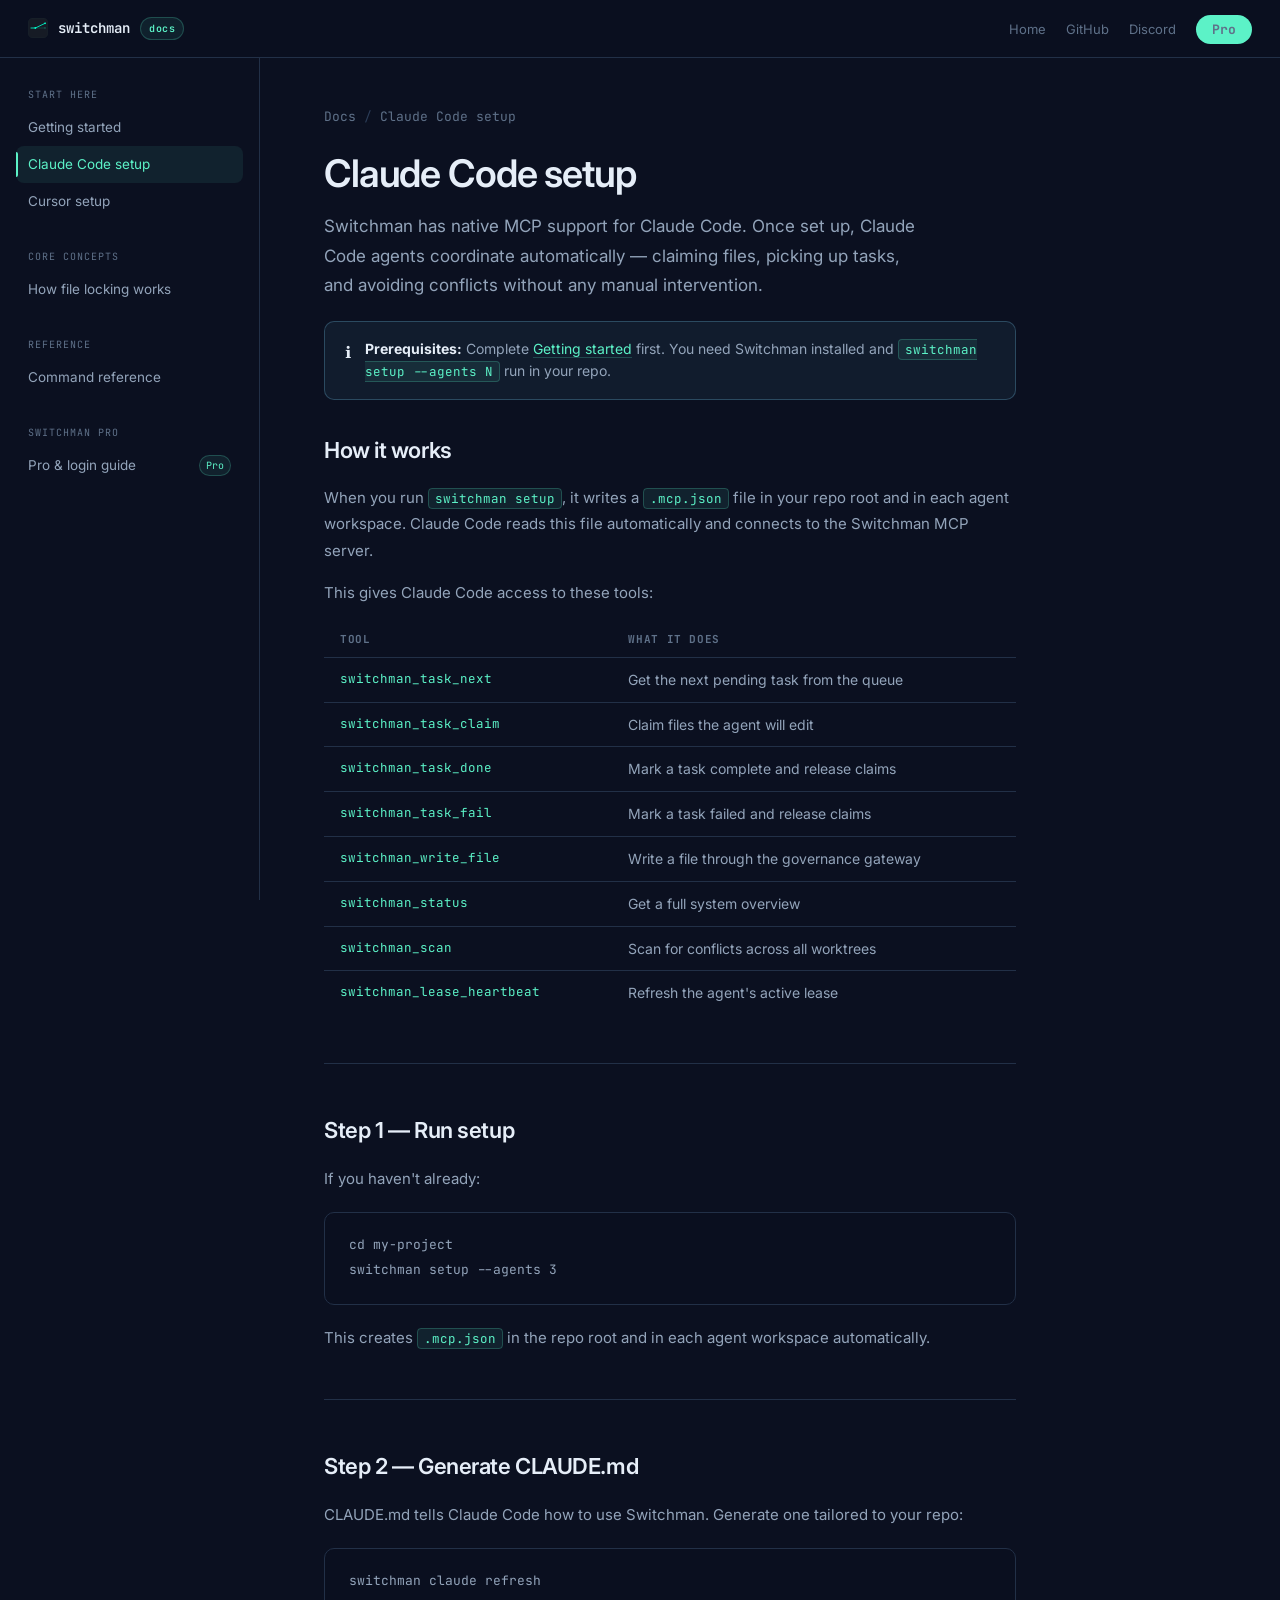
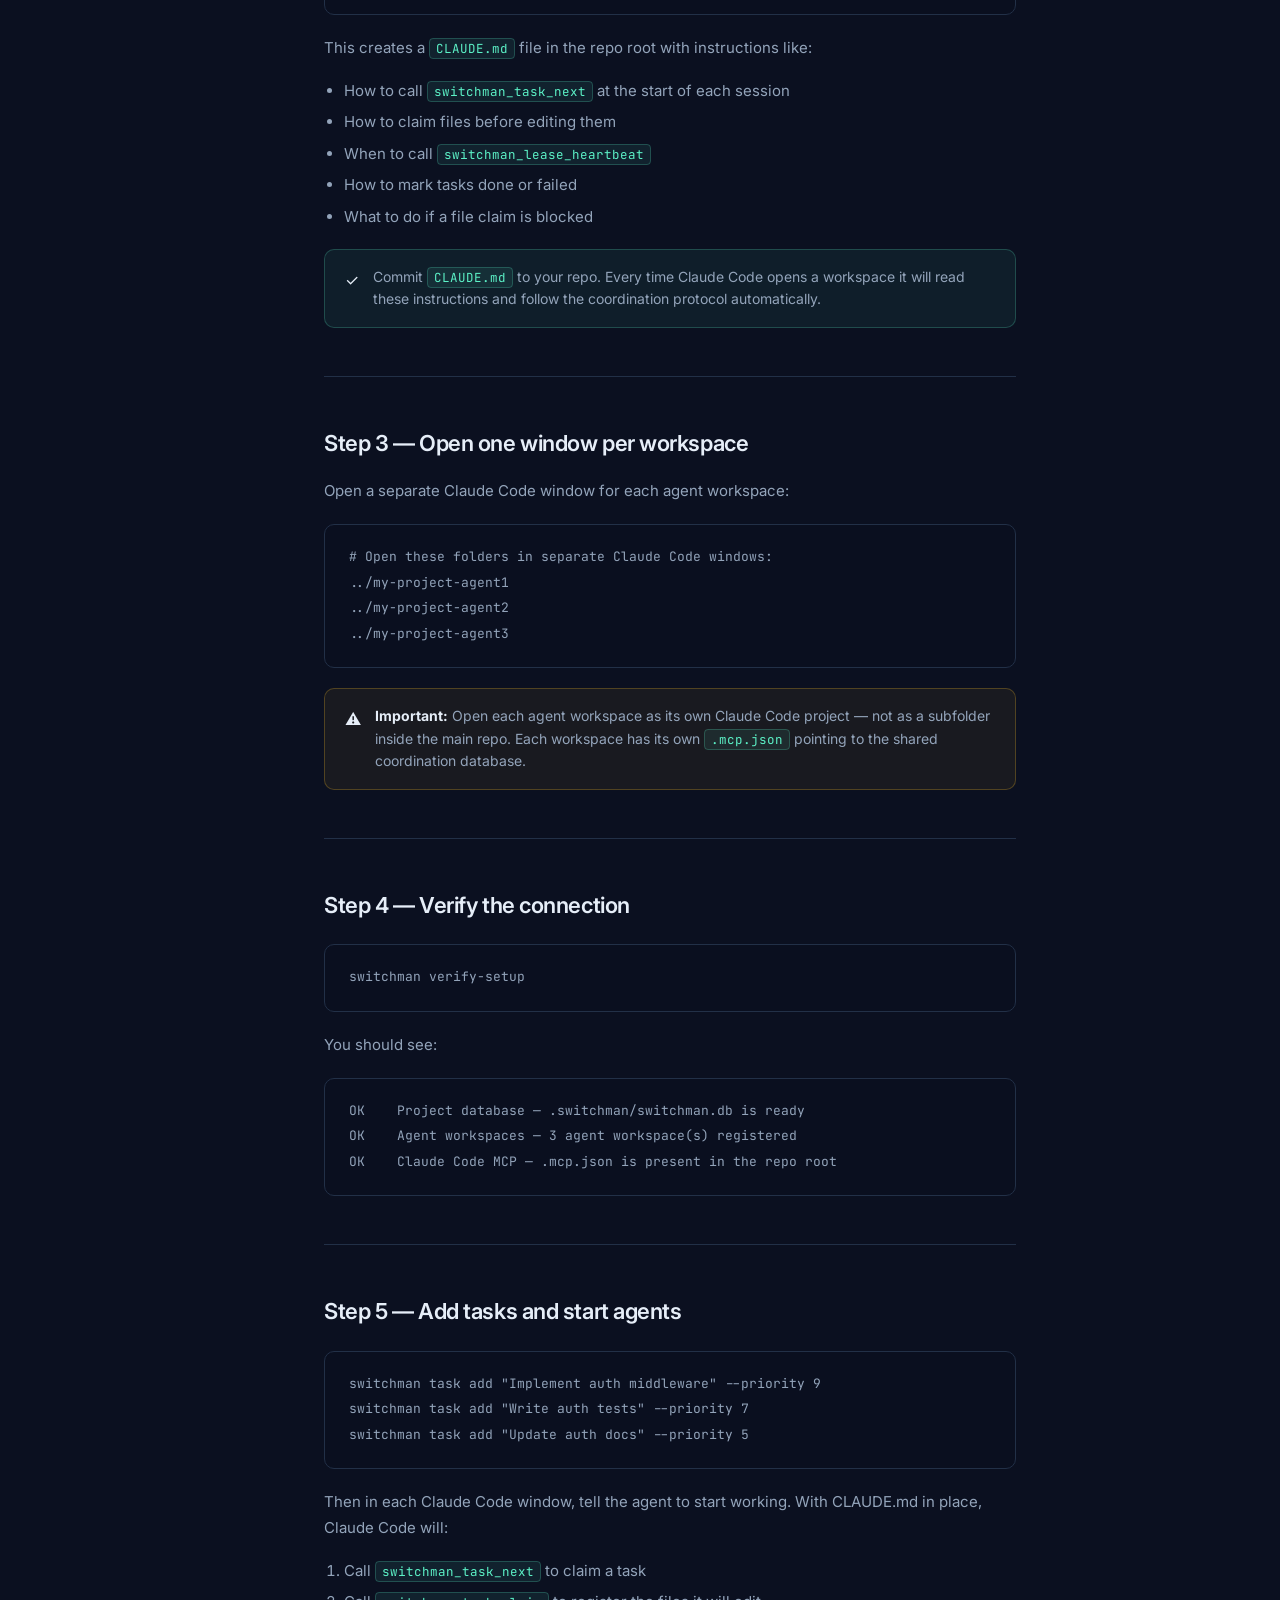
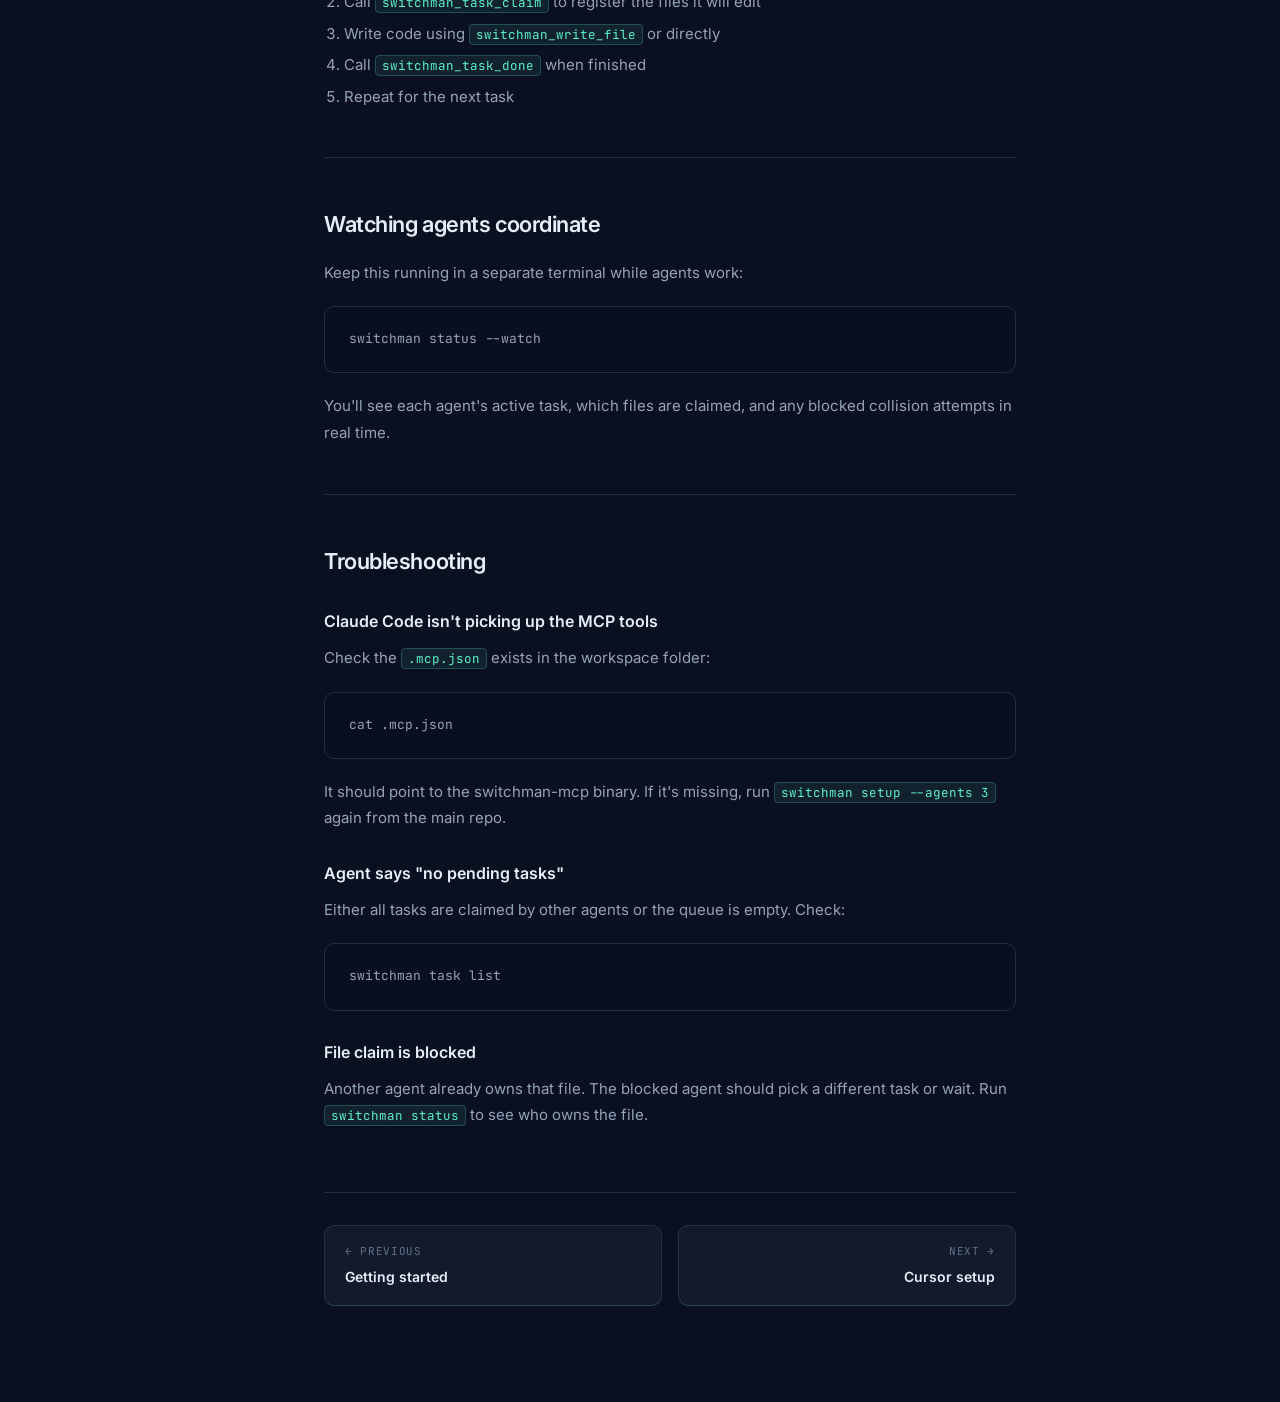
==== claude-code/index.html @ cbfe944f "Initial docs site" ====
<!DOCTYPE html>
<html lang="en">
<head>
  <meta charset="UTF-8">
  <meta name="viewport" content="width=device-width, initial-scale=1.0">
  <title>Claude Code Setup — Switchman Docs</title>
  <meta name="description" content="Set up Switchman with Claude Code. Configure MCP, generate CLAUDE.md, and run multiple Claude Code agents on one codebase without conflicts.">
  <link rel="canonical" href="https://docs.switchman.dev/claude-code/">
  <link rel="icon" type="image/svg+xml" href="/switchman-logo.svg">
  <link rel="preconnect" href="https://fonts.googleapis.com">
  <link rel="preconnect" href="https://fonts.gstatic.com" crossorigin>
  <link href="https://fonts.googleapis.com/css2?family=JetBrains+Mono:wght@300;400;500;600&family=Inter:wght@300;400;500;600&display=swap" rel="stylesheet">
  <link rel="stylesheet" href="../docs.css">
</head>
<body>
<div class="docs-layout">

  <nav class="top-nav">
    <a href="https://switchman.dev" class="nav-logo">
      <img src="/switchman-logo.svg" width="20" height="20" alt="Switchman">
      switchman
      <span class="nav-logo-badge">docs</span>
    </a>
    <ul class="nav-links">
      <li><a href="https://switchman.dev">Home</a></li>
      <li><a href="https://github.com/switchman-dev/switchman">GitHub</a></li>
      <li><a href="https://discord.gg/pnT8BEC4D">Discord</a></li>
      <li><a href="https://switchman.dev/pro" class="nav-install">Pro</a></li>
    </ul>
  </nav>

  <aside class="sidebar">
    <div class="sidebar-section">
      <span class="sidebar-label">Start here</span>
      <ul class="sidebar-nav">
        <li><a href="/getting-started/">Getting started</a></li>
        <li><a href="/claude-code/" class="active">Claude Code setup</a></li>
        <li><a href="/cursor/">Cursor setup</a></li>
      </ul>
    </div>
    <div class="sidebar-section">
      <span class="sidebar-label">Core concepts</span>
      <ul class="sidebar-nav">
        <li><a href="/file-locking/">How file locking works</a></li>
      </ul>
    </div>
    <div class="sidebar-section">
      <span class="sidebar-label">Reference</span>
      <ul class="sidebar-nav">
        <li><a href="/command-reference/">Command reference</a></li>
      </ul>
    </div>
    <div class="sidebar-section">
      <span class="sidebar-label">Switchman Pro</span>
      <ul class="sidebar-nav">
        <li><a href="/pro/">Pro &amp; login guide <span class="badge">Pro</span></a></li>
      </ul>
    </div>
  </aside>

  <main class="doc-content">
    <div class="breadcrumb">
      <a href="/">Docs</a>
      <span class="breadcrumb-sep">/</span>
      <span>Claude Code setup</span>
    </div>

    <h1>Claude Code setup</h1>
    <p class="doc-lead">Switchman has native MCP support for Claude Code. Once set up, Claude Code agents coordinate automatically — claiming files, picking up tasks, and avoiding conflicts without any manual intervention.</p>

    <div class="callout callout-info">
      <span class="callout-icon">ℹ</span>
      <div class="callout-body"><strong>Prerequisites:</strong> Complete <a href="/getting-started/">Getting started</a> first. You need Switchman installed and <code>switchman setup --agents N</code> run in your repo.</div>
    </div>

    <h2>How it works</h2>
    <p>When you run <code>switchman setup</code>, it writes a <code>.mcp.json</code> file in your repo root and in each agent workspace. Claude Code reads this file automatically and connects to the Switchman MCP server.</p>
    <p>This gives Claude Code access to these tools:</p>

    <table class="cmd-table">
      <thead><tr><th>Tool</th><th>What it does</th></tr></thead>
      <tbody>
        <tr><td>switchman_task_next</td><td>Get the next pending task from the queue</td></tr>
        <tr><td>switchman_task_claim</td><td>Claim files the agent will edit</td></tr>
        <tr><td>switchman_task_done</td><td>Mark a task complete and release claims</td></tr>
        <tr><td>switchman_task_fail</td><td>Mark a task failed and release claims</td></tr>
        <tr><td>switchman_write_file</td><td>Write a file through the governance gateway</td></tr>
        <tr><td>switchman_status</td><td>Get a full system overview</td></tr>
        <tr><td>switchman_scan</td><td>Scan for conflicts across all worktrees</td></tr>
        <tr><td>switchman_lease_heartbeat</td><td>Refresh the agent's active lease</td></tr>
      </tbody>
    </table>

    <h2>Step 1 — Run setup</h2>
    <p>If you haven't already:</p>
    <pre><code>cd my-project
switchman setup --agents 3</code></pre>

    <p>This creates <code>.mcp.json</code> in the repo root and in each agent workspace automatically.</p>

    <h2>Step 2 — Generate CLAUDE.md</h2>
    <p>CLAUDE.md tells Claude Code how to use Switchman. Generate one tailored to your repo:</p>
    <pre><code>switchman claude refresh</code></pre>

    <p>This creates a <code>CLAUDE.md</code> file in the repo root with instructions like:</p>
    <ul>
      <li>How to call <code>switchman_task_next</code> at the start of each session</li>
      <li>How to claim files before editing them</li>
      <li>When to call <code>switchman_lease_heartbeat</code></li>
      <li>How to mark tasks done or failed</li>
      <li>What to do if a file claim is blocked</li>
    </ul>

    <div class="callout callout-tip">
      <span class="callout-icon">✓</span>
      <div class="callout-body">Commit <code>CLAUDE.md</code> to your repo. Every time Claude Code opens a workspace it will read these instructions and follow the coordination protocol automatically.</div>
    </div>

    <h2>Step 3 — Open one window per workspace</h2>
    <p>Open a separate Claude Code window for each agent workspace:</p>
    <pre><code># Open these folders in separate Claude Code windows:
../my-project-agent1
../my-project-agent2
../my-project-agent3</code></pre>

    <div class="callout callout-warn">
      <span class="callout-icon">⚠</span>
      <div class="callout-body"><strong>Important:</strong> Open each agent workspace as its own Claude Code project — not as a subfolder inside the main repo. Each workspace has its own <code>.mcp.json</code> pointing to the shared coordination database.</div>
    </div>

    <h2>Step 4 — Verify the connection</h2>
    <pre><code>switchman verify-setup</code></pre>

    <p>You should see:</p>
    <pre><code>OK    Project database — .switchman/switchman.db is ready
OK    Agent workspaces — 3 agent workspace(s) registered
OK    Claude Code MCP — .mcp.json is present in the repo root</code></pre>

    <h2>Step 5 — Add tasks and start agents</h2>
    <pre><code>switchman task add "Implement auth middleware" --priority 9
switchman task add "Write auth tests" --priority 7
switchman task add "Update auth docs" --priority 5</code></pre>

    <p>Then in each Claude Code window, tell the agent to start working. With CLAUDE.md in place, Claude Code will:</p>
    <ol>
      <li>Call <code>switchman_task_next</code> to claim a task</li>
      <li>Call <code>switchman_task_claim</code> to register the files it will edit</li>
      <li>Write code using <code>switchman_write_file</code> or directly</li>
      <li>Call <code>switchman_task_done</code> when finished</li>
      <li>Repeat for the next task</li>
    </ol>

    <h2>Watching agents coordinate</h2>
    <p>Keep this running in a separate terminal while agents work:</p>
    <pre><code>switchman status --watch</code></pre>

    <p>You'll see each agent's active task, which files are claimed, and any blocked collision attempts in real time.</p>

    <h2>Troubleshooting</h2>

    <h3>Claude Code isn't picking up the MCP tools</h3>
    <p>Check the <code>.mcp.json</code> exists in the workspace folder:</p>
    <pre><code>cat .mcp.json</code></pre>
    <p>It should point to the switchman-mcp binary. If it's missing, run <code>switchman setup --agents 3</code> again from the main repo.</p>

    <h3>Agent says "no pending tasks"</h3>
    <p>Either all tasks are claimed by other agents or the queue is empty. Check:</p>
    <pre><code>switchman task list</code></pre>

    <h3>File claim is blocked</h3>
    <p>Another agent already owns that file. The blocked agent should pick a different task or wait. Run <code>switchman status</code> to see who owns the file.</p>

    <nav class="page-nav">
      <a href="/getting-started/" class="page-nav-card">
        <div class="page-nav-label">← Previous</div>
        <div class="page-nav-title">Getting started</div>
      </a>
      <a href="/cursor/" class="page-nav-card next">
        <div class="page-nav-label">Next →</div>
        <div class="page-nav-title">Cursor setup</div>
      </a>
    </nav>
  </main>

</div>
</body>
</html>
---- docs.css ----
/* switchman docs — shared styles */
*, *::before, *::after { box-sizing: border-box; margin: 0; padding: 0; }

:root {
  --bg:           #0b1020;
  --bg-card:      #121a2b;
  --bg-raised:    #182235;
  --border:       #223047;
  --border-2:     #2c3d58;
  --text:         #e6eef8;
  --text-2:       #93a4ba;
  --text-3:       #5f7189;
  --accent:       #5CF2C7;
  --accent-hover: #7EF7D3;
  --accent-dim:   rgba(92,242,199,0.08);
  --accent-border:rgba(92,242,199,0.22);
  --green:        #4ade80;
  --amber:        #fbbf24;
  --blue:         #7dd3fc;
  --red:          #f87171;
  --mono: 'JetBrains Mono','Fira Code',monospace;
  --sans: 'Inter',system-ui,sans-serif;
  --sidebar-w: 260px;
}

html { scroll-behavior: smooth; }

body {
  background: var(--bg);
  color: var(--text);
  font-family: var(--sans);
  font-size: 15px;
  line-height: 1.7;
  -webkit-font-smoothing: antialiased;
  overflow-x: hidden;
}

/* ── LAYOUT ── */
.docs-layout {
  display: grid;
  grid-template-columns: var(--sidebar-w) 1fr;
  grid-template-rows: 58px 1fr;
  min-height: 100vh;
}

/* ── TOP NAV ── */
.top-nav {
  grid-column: 1 / -1;
  height: 58px;
  display: flex;
  align-items: center;
  justify-content: space-between;
  padding: 0 28px;
  background: rgba(11,16,32,0.8);
  border-bottom: 1px solid var(--border);
  backdrop-filter: blur(20px);
  position: sticky;
  top: 0;
  z-index: 100;
}

.nav-logo {
  font-family: var(--mono);
  font-size: 14px;
  font-weight: 600;
  color: var(--text);
  text-decoration: none;
  display: flex;
  align-items: center;
  gap: 10px;
}

.nav-logo-badge {
  font-size: 10px;
  background: var(--accent-dim);
  border: 1px solid var(--accent-border);
  color: var(--accent);
  padding: 2px 8px;
  border-radius: 99px;
  font-family: var(--mono);
  letter-spacing: 0.06em;
}

.nav-links {
  display: flex;
  align-items: center;
  gap: 20px;
  list-style: none;
}

.nav-links a {
  color: var(--text-3);
  text-decoration: none;
  font-size: 13px;
  transition: color 0.15s;
}

.nav-links a:hover { color: var(--text-2); }

.nav-install {
  background: var(--accent);
  color: #061016;
  font-family: var(--mono);
  font-size: 12px;
  font-weight: 700;
  padding: 6px 16px;
  border-radius: 99px;
  text-decoration: none;
  transition: background 0.15s;
}
.nav-install:hover { background: var(--accent-hover); }

/* ── SIDEBAR ── */
.sidebar {
  border-right: 1px solid var(--border);
  padding: 28px 0;
  position: sticky;
  top: 58px;
  height: calc(100vh - 58px);
  overflow-y: auto;
  background: var(--bg);
}

.sidebar::-webkit-scrollbar { width: 4px; }
.sidebar::-webkit-scrollbar-thumb { background: var(--border-2); border-radius: 4px; }

.sidebar-section {
  margin-bottom: 28px;
  padding: 0 16px;
}

.sidebar-label {
  font-family: var(--mono);
  font-size: 10px;
  letter-spacing: 0.1em;
  text-transform: uppercase;
  color: var(--text-3);
  padding: 0 12px;
  margin-bottom: 6px;
  display: block;
}

.sidebar-nav { list-style: none; }

.sidebar-nav a {
  display: flex;
  align-items: center;
  gap: 8px;
  padding: 7px 12px;
  border-radius: 8px;
  color: var(--text-2);
  text-decoration: none;
  font-size: 13.5px;
  transition: color 0.15s, background 0.15s;
  position: relative;
}

.sidebar-nav a:hover {
  color: var(--text);
  background: rgba(255,255,255,0.04);
}

.sidebar-nav a.active {
  color: var(--accent);
  background: var(--accent-dim);
}

.sidebar-nav a.active::before {
  content: '';
  position: absolute;
  left: 0;
  top: 6px;
  bottom: 6px;
  width: 2px;
  background: var(--accent);
  border-radius: 0 2px 2px 0;
}

.sidebar-nav .badge {
  margin-left: auto;
  font-size: 10px;
  font-family: var(--mono);
  padding: 1px 6px;
  border-radius: 99px;
  background: var(--accent-dim);
  color: var(--accent);
  border: 1px solid var(--accent-border);
}

/* ── CONTENT ── */
.doc-content {
  padding: 48px 64px 96px;
  max-width: 820px;
  min-width: 0;
}

/* ── TYPOGRAPHY ── */
.doc-content h1 {
  font-size: clamp(26px, 3vw, 38px);
  font-weight: 600;
  letter-spacing: -0.03em;
  color: var(--text);
  line-height: 1.15;
  margin-bottom: 16px;
}

.doc-content h2 {
  font-size: 22px;
  font-weight: 600;
  letter-spacing: -0.02em;
  color: var(--text);
  margin: 48px 0 16px;
  padding-top: 48px;
  border-top: 1px solid var(--border);
}

.doc-content h2:first-of-type { border-top: none; padding-top: 0; margin-top: 32px; }

.doc-content h3 {
  font-size: 16px;
  font-weight: 600;
  color: var(--text);
  margin: 28px 0 10px;
}

.doc-lead {
  font-size: 17px;
  color: var(--text-2);
  line-height: 1.7;
  margin-bottom: 36px;
  max-width: 600px;
}

.doc-content p {
  color: var(--text-2);
  margin-bottom: 16px;
  line-height: 1.75;
}

.doc-content ul, .doc-content ol {
  color: var(--text-2);
  padding-left: 20px;
  margin-bottom: 16px;
}

.doc-content li { margin-bottom: 6px; line-height: 1.7; }

.doc-content a {
  color: var(--accent);
  text-decoration: none;
  border-bottom: 1px solid var(--accent-border);
  transition: border-color 0.15s;
}
.doc-content a:hover { border-color: var(--accent); }

/* ── CODE ── */
.doc-content code {
  font-family: var(--mono);
  font-size: 12.5px;
  color: var(--accent);
  background: var(--accent-dim);
  border: 1px solid var(--accent-border);
  padding: 1px 6px;
  border-radius: 4px;
}

.doc-content pre {
  background: rgba(11,16,32,0.8);
  border: 1px solid var(--border);
  border-radius: 10px;
  padding: 20px 24px;
  overflow-x: auto;
  margin: 20px 0;
  position: relative;
}

.doc-content pre code {
  background: none;
  border: none;
  padding: 0;
  font-size: 13px;
  color: var(--text-2);
  line-height: 1.8;
}

.pre-label {
  position: absolute;
  top: 12px;
  right: 16px;
  font-family: var(--mono);
  font-size: 10px;
  color: var(--text-3);
  letter-spacing: 0.06em;
}

/* ── CALLOUTS ── */
.callout {
  border-radius: 10px;
  padding: 16px 20px;
  margin: 20px 0;
  display: flex;
  gap: 14px;
  align-items: flex-start;
}

.callout-tip  { background: rgba(92,242,199,0.06); border: 1px solid var(--accent-border); }
.callout-warn { background: rgba(251,191,36,0.06); border: 1px solid rgba(251,191,36,0.25); }
.callout-info { background: rgba(125,211,252,0.06); border: 1px solid rgba(125,211,252,0.25); }

.callout-icon { font-size: 16px; flex-shrink: 0; margin-top: 1px; }
.callout-body { font-size: 14px; color: var(--text-2); line-height: 1.6; }
.callout-body strong { color: var(--text); }

/* ── STEPS ── */
.step-list { list-style: none; padding: 0; margin: 20px 0; }
.step-item {
  display: flex;
  gap: 16px;
  margin-bottom: 24px;
  align-items: flex-start;
}
.step-num {
  width: 28px; height: 28px;
  border-radius: 50%;
  border: 1px solid var(--accent-border);
  background: var(--accent-dim);
  display: flex; align-items: center; justify-content: center;
  font-family: var(--mono); font-size: 11px;
  color: var(--accent); font-weight: 600;
  flex-shrink: 0; margin-top: 2px;
}
.step-body { flex: 1; }
.step-body strong { color: var(--text); display: block; margin-bottom: 6px; font-size: 15px; }

/* ── CMD TABLE ── */
.cmd-table { width: 100%; border-collapse: collapse; margin: 16px 0 28px; }
.cmd-table th {
  text-align: left;
  font-family: var(--mono);
  font-size: 11px;
  letter-spacing: 0.06em;
  text-transform: uppercase;
  color: var(--text-3);
  padding: 8px 16px;
  border-bottom: 1px solid var(--border);
}
.cmd-table td {
  padding: 10px 16px;
  border-bottom: 1px solid var(--border);
  font-size: 14px;
  color: var(--text-2);
  vertical-align: top;
}
.cmd-table td:first-child {
  font-family: var(--mono);
  font-size: 12.5px;
  color: var(--accent);
  white-space: nowrap;
}
.cmd-table tr:last-child td { border-bottom: none; }
.cmd-table tr:hover td { background: rgba(255,255,255,0.02); }

/* ── ON THIS PAGE ── */
.on-this-page {
  position: fixed;
  right: 32px;
  top: 96px;
  width: 200px;
  font-size: 12px;
}

.on-this-page-label {
  font-family: var(--mono);
  font-size: 10px;
  letter-spacing: 0.1em;
  text-transform: uppercase;
  color: var(--text-3);
  margin-bottom: 10px;
  display: block;
}

.on-this-page ul { list-style: none; }
.on-this-page li { margin-bottom: 4px; }
.on-this-page a {
  color: var(--text-3);
  text-decoration: none;
  font-size: 12px;
  border: none;
  transition: color 0.15s;
  display: block;
  padding: 3px 0;
}
.on-this-page a:hover { color: var(--text-2); }
.on-this-page a.active { color: var(--accent); }

/* ── BREADCRUMB ── */
.breadcrumb {
  display: flex;
  align-items: center;
  gap: 8px;
  font-size: 13px;
  color: var(--text-3);
  font-family: var(--mono);
  margin-bottom: 24px;
}
.breadcrumb a { color: var(--text-3); text-decoration: none; border: none; }
.breadcrumb a:hover { color: var(--text-2); }
.breadcrumb-sep { color: var(--border-2); }

/* ── PAGE NAV ── */
.page-nav {
  display: grid;
  grid-template-columns: 1fr 1fr;
  gap: 16px;
  margin-top: 64px;
  padding-top: 32px;
  border-top: 1px solid var(--border);
}
.page-nav-card {
  background: var(--bg-card);
  border: 1px solid var(--border);
  border-radius: 10px;
  padding: 16px 20px;
  text-decoration: none;
  transition: border-color 0.15s, background 0.15s;
  display: block;
}
.page-nav-card:hover { border-color: var(--accent-border); background: var(--bg-raised); }
.page-nav-card.next { text-align: right; }
.page-nav-label { font-size: 11px; font-family: var(--mono); color: var(--text-3); letter-spacing: 0.06em; text-transform: uppercase; margin-bottom: 4px; }
.page-nav-title { font-size: 14px; font-weight: 600; color: var(--text); }

/* ── RESPONSIVE ── */
@media (max-width: 1100px) {
  .on-this-page { display: none; }
  .doc-content { max-width: 100%; }
}

@media (max-width: 768px) {
  .docs-layout { grid-template-columns: 1fr; }
  .sidebar { display: none; }
  .doc-content { padding: 32px 24px 64px; }
  .top-nav { padding: 0 20px; }
  .nav-links { display: none; }
  .page-nav { grid-template-columns: 1fr; }
}

::-webkit-scrollbar { width: 5px; }
::-webkit-scrollbar-track { background: var(--bg); }
::-webkit-scrollbar-thumb { background: var(--border-2); border-radius: 99px; }
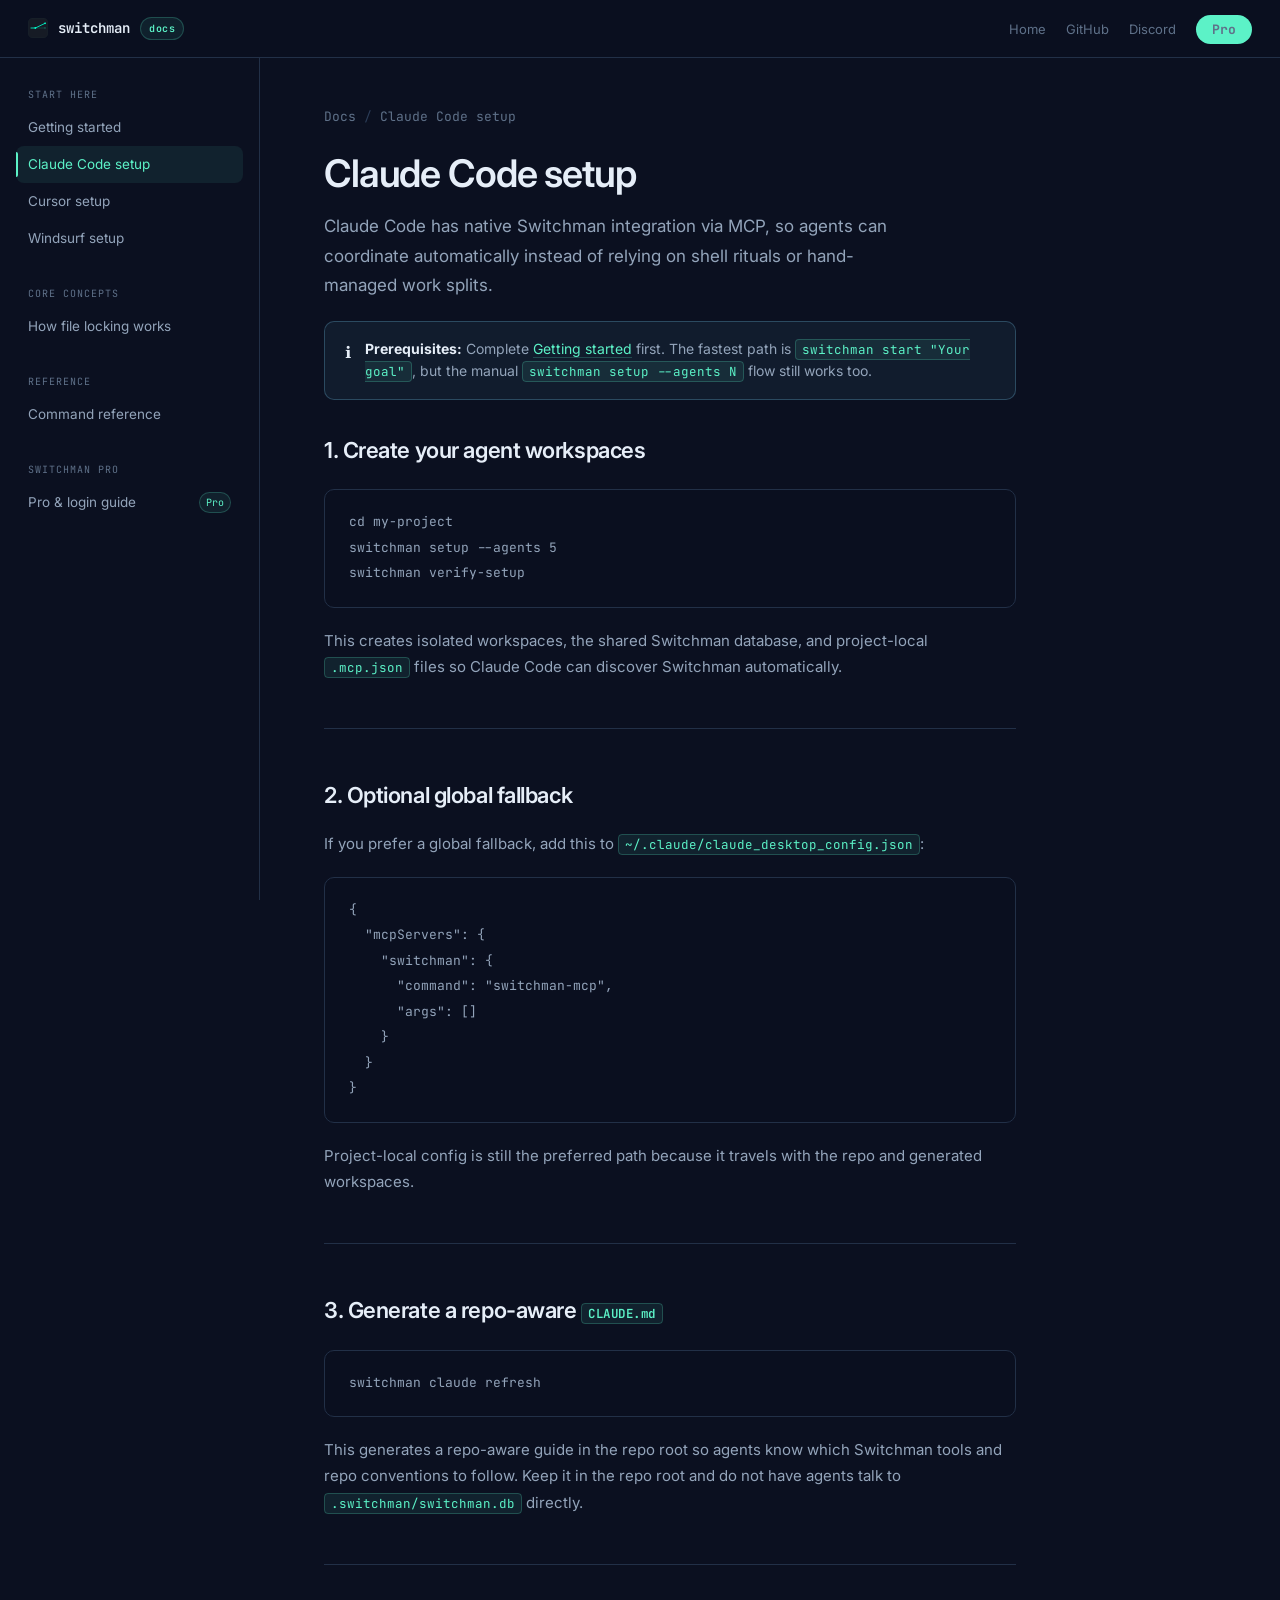
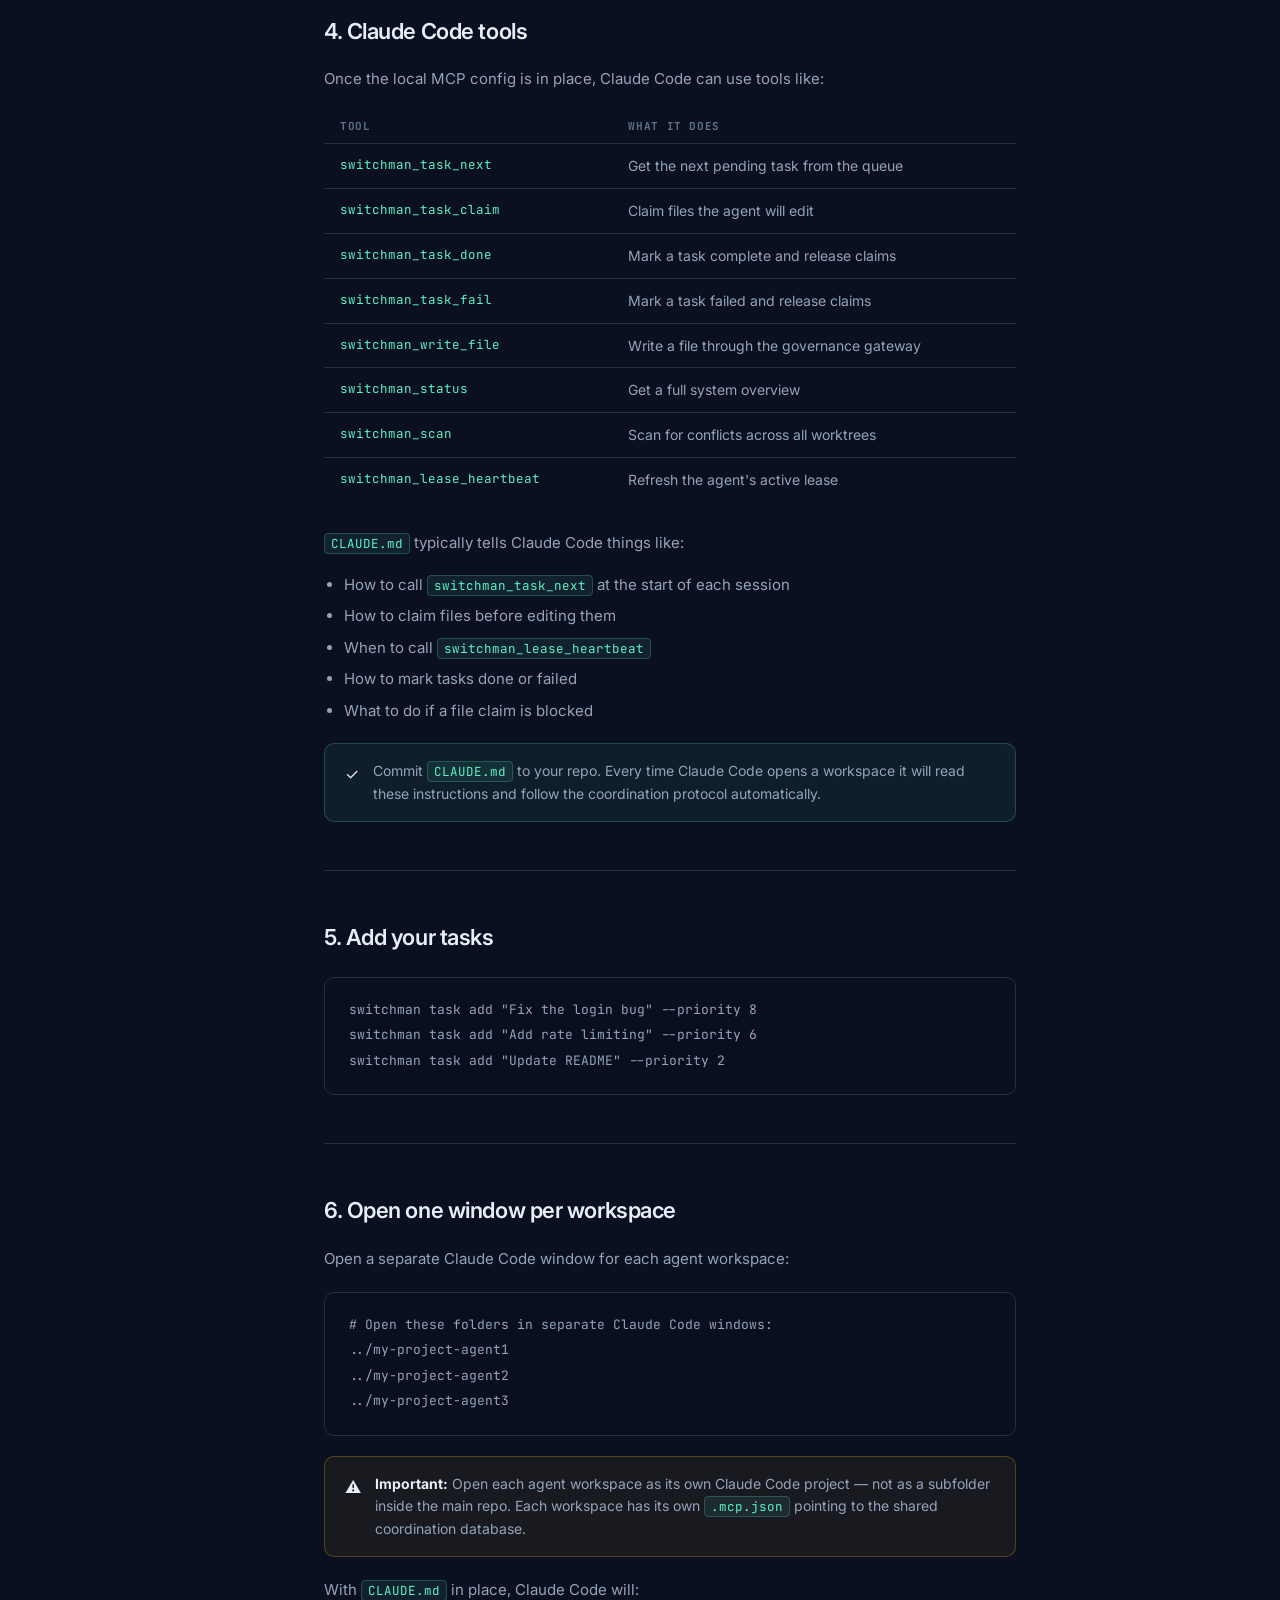
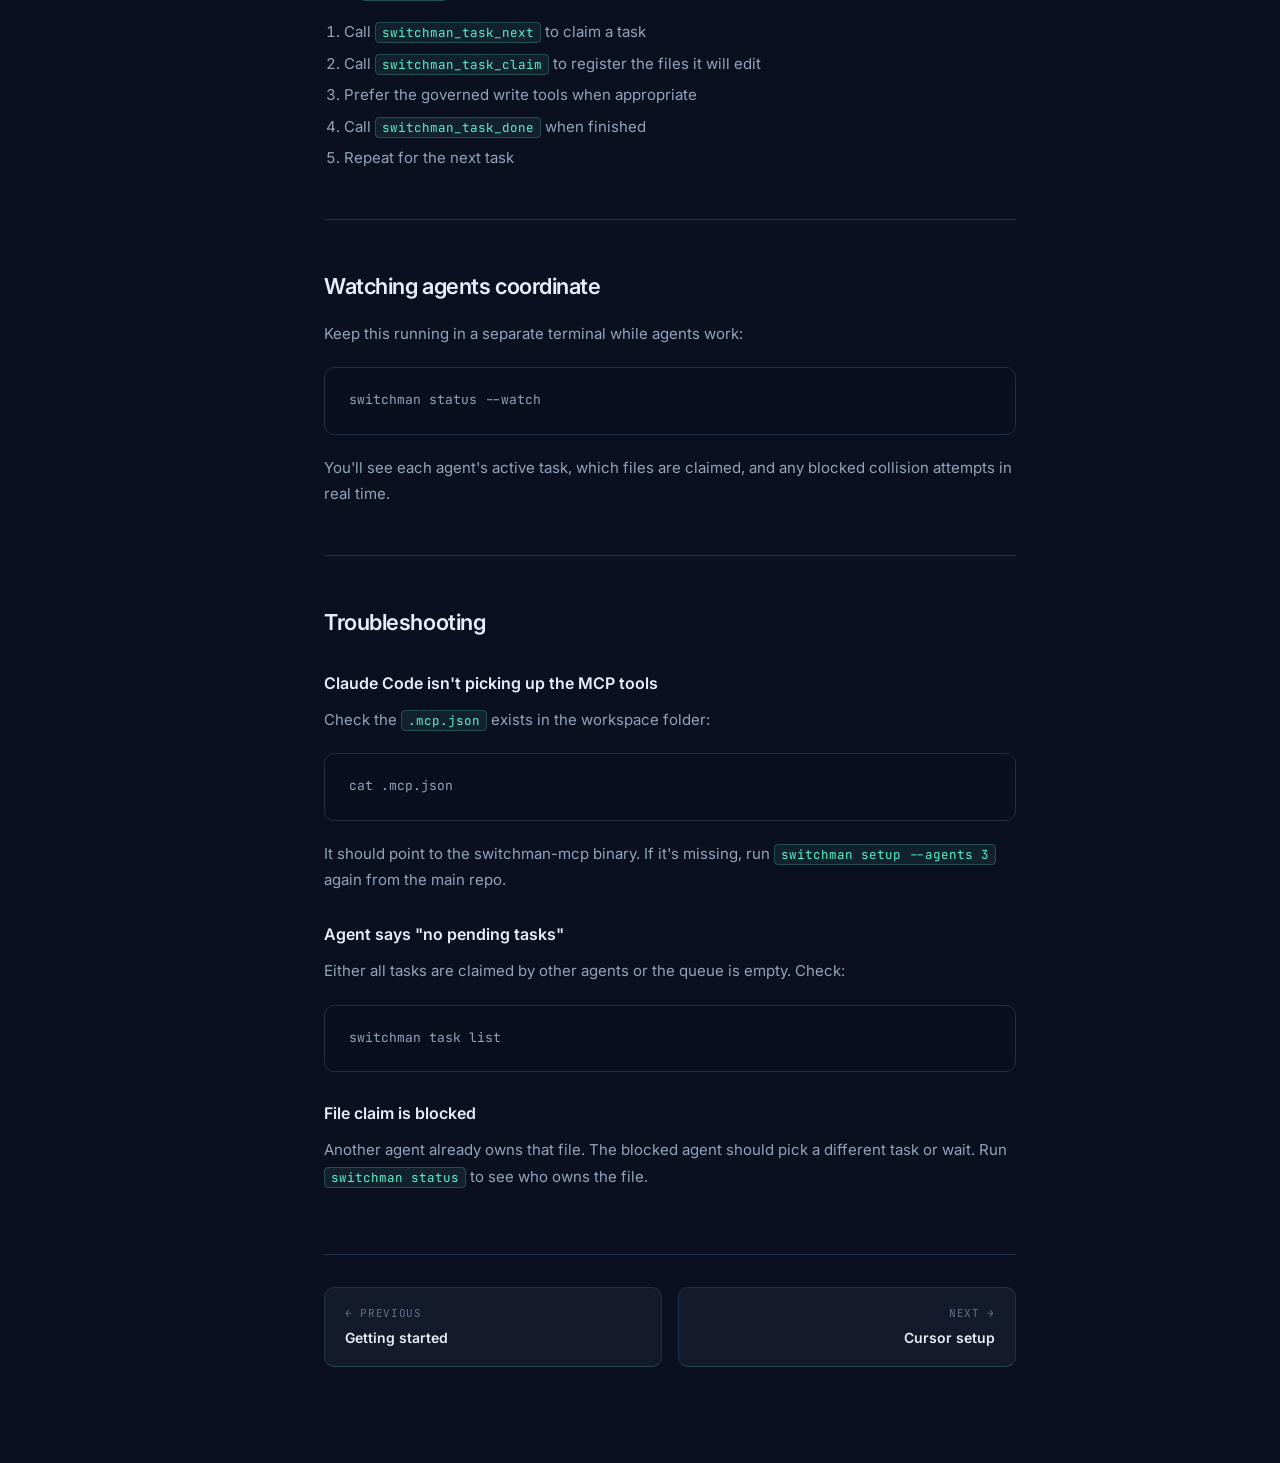
==== commit 5a99dc97: "Update docs to match current Switchman workflows" ====
--- a/claude-code/index.html
+++ b/claude-code/index.html
@@ -27,6 +27,7 @@
       <li><a href="https://discord.gg/pnT8BEC4D">Discord</a></li>
       <li><a href="https://switchman.dev/pro" class="nav-install">Pro</a></li>
     </ul>
+    <button class="mobile-nav-toggle" id="mob-toggle" aria-label="Open navigation menu">&#9776;</button>
   </nav>
 
   <aside class="sidebar">
@@ -36,6 +37,7 @@
         <li><a href="/getting-started/">Getting started</a></li>
         <li><a href="/claude-code/" class="active">Claude Code setup</a></li>
         <li><a href="/cursor/">Cursor setup</a></li>
+        <li><a href="/windsurf/">Windsurf setup</a></li>
       </ul>
     </div>
     <div class="sidebar-section">
@@ -66,16 +68,40 @@
     </div>
 
     <h1>Claude Code setup</h1>
-    <p class="doc-lead">Switchman has native MCP support for Claude Code. Once set up, Claude Code agents coordinate automatically — claiming files, picking up tasks, and avoiding conflicts without any manual intervention.</p>
+    <p class="doc-lead">Claude Code has native Switchman integration via MCP, so agents can coordinate automatically instead of relying on shell rituals or hand-managed work splits.</p>
 
     <div class="callout callout-info">
       <span class="callout-icon">ℹ</span>
-      <div class="callout-body"><strong>Prerequisites:</strong> Complete <a href="/getting-started/">Getting started</a> first. You need Switchman installed and <code>switchman setup --agents N</code> run in your repo.</div>
+      <div class="callout-body"><strong>Prerequisites:</strong> Complete <a href="/getting-started/">Getting started</a> first. The fastest path is <code>switchman start "Your goal"</code>, but the manual <code>switchman setup --agents N</code> flow still works too.</div>
     </div>
 
-    <h2>How it works</h2>
-    <p>When you run <code>switchman setup</code>, it writes a <code>.mcp.json</code> file in your repo root and in each agent workspace. Claude Code reads this file automatically and connects to the Switchman MCP server.</p>
-    <p>This gives Claude Code access to these tools:</p>
+    <h2>1. Create your agent workspaces</h2>
+    <pre><code>cd my-project
+switchman setup --agents 5
+switchman verify-setup</code></pre>
+
+    <p>This creates isolated workspaces, the shared Switchman database, and project-local <code>.mcp.json</code> files so Claude Code can discover Switchman automatically.</p>
+
+    <h2>2. Optional global fallback</h2>
+    <p>If you prefer a global fallback, add this to <code>~/.claude/claude_desktop_config.json</code>:</p>
+    <pre><code>{
+  "mcpServers": {
+    "switchman": {
+      "command": "switchman-mcp",
+      "args": []
+    }
+  }
+}</code></pre>
+
+    <p>Project-local config is still the preferred path because it travels with the repo and generated workspaces.</p>
+
+    <h2>3. Generate a repo-aware <code>CLAUDE.md</code></h2>
+    <pre><code>switchman claude refresh</code></pre>
+
+    <p>This generates a repo-aware guide in the repo root so agents know which Switchman tools and repo conventions to follow. Keep it in the repo root and do not have agents talk to <code>.switchman/switchman.db</code> directly.</p>
+
+    <h2>4. Claude Code tools</h2>
+    <p>Once the local MCP config is in place, Claude Code can use tools like:</p>
 
     <table class="cmd-table">
       <thead><tr><th>Tool</th><th>What it does</th></tr></thead>
@@ -91,18 +117,7 @@
       </tbody>
     </table>
 
-    <h2>Step 1 — Run setup</h2>
-    <p>If you haven't already:</p>
-    <pre><code>cd my-project
-switchman setup --agents 3</code></pre>
-
-    <p>This creates <code>.mcp.json</code> in the repo root and in each agent workspace automatically.</p>
-
-    <h2>Step 2 — Generate CLAUDE.md</h2>
-    <p>CLAUDE.md tells Claude Code how to use Switchman. Generate one tailored to your repo:</p>
-    <pre><code>switchman claude refresh</code></pre>
-
-    <p>This creates a <code>CLAUDE.md</code> file in the repo root with instructions like:</p>
+    <p><code>CLAUDE.md</code> typically tells Claude Code things like:</p>
     <ul>
       <li>How to call <code>switchman_task_next</code> at the start of each session</li>
       <li>How to claim files before editing them</li>
@@ -116,7 +131,12 @@
       <div class="callout-body">Commit <code>CLAUDE.md</code> to your repo. Every time Claude Code opens a workspace it will read these instructions and follow the coordination protocol automatically.</div>
     </div>
 
-    <h2>Step 3 — Open one window per workspace</h2>
+    <h2>5. Add your tasks</h2>
+    <pre><code>switchman task add "Fix the login bug" --priority 8
+switchman task add "Add rate limiting" --priority 6
+switchman task add "Update README" --priority 2</code></pre>
+
+    <h2>6. Open one window per workspace</h2>
     <p>Open a separate Claude Code window for each agent workspace:</p>
     <pre><code># Open these folders in separate Claude Code windows:
 ../my-project-agent1
@@ -128,24 +148,11 @@
       <div class="callout-body"><strong>Important:</strong> Open each agent workspace as its own Claude Code project — not as a subfolder inside the main repo. Each workspace has its own <code>.mcp.json</code> pointing to the shared coordination database.</div>
     </div>
 
-    <h2>Step 4 — Verify the connection</h2>
-    <pre><code>switchman verify-setup</code></pre>
-
-    <p>You should see:</p>
-    <pre><code>OK    Project database — .switchman/switchman.db is ready
-OK    Agent workspaces — 3 agent workspace(s) registered
-OK    Claude Code MCP — .mcp.json is present in the repo root</code></pre>
-
-    <h2>Step 5 — Add tasks and start agents</h2>
-    <pre><code>switchman task add "Implement auth middleware" --priority 9
-switchman task add "Write auth tests" --priority 7
-switchman task add "Update auth docs" --priority 5</code></pre>
-
-    <p>Then in each Claude Code window, tell the agent to start working. With CLAUDE.md in place, Claude Code will:</p>
+    <p>With <code>CLAUDE.md</code> in place, Claude Code will:</p>
     <ol>
       <li>Call <code>switchman_task_next</code> to claim a task</li>
       <li>Call <code>switchman_task_claim</code> to register the files it will edit</li>
-      <li>Write code using <code>switchman_write_file</code> or directly</li>
+      <li>Prefer the governed write tools when appropriate</li>
       <li>Call <code>switchman_task_done</code> when finished</li>
       <li>Repeat for the next task</li>
     </ol>
@@ -183,5 +190,6 @@
   </main>
 
 </div>
+<script src="../docs.js"></script>
 </body>
-</html>+</html>
--- a/docs.css
+++ b/docs.css
@@ -448,3 +448,148 @@
 ::-webkit-scrollbar { width: 5px; }
 ::-webkit-scrollbar-track { background: var(--bg); }
 ::-webkit-scrollbar-thumb { background: var(--border-2); border-radius: 99px; }
+
+/* ── COPY BUTTON ── */
+.doc-content pre {
+  position: relative;
+}
+.copy-btn {
+  position: absolute;
+  top: 10px;
+  right: 10px;
+  background: var(--bg-raised);
+  border: 1px solid var(--border-2);
+  border-radius: 6px;
+  padding: 4px 10px;
+  font-family: var(--mono);
+  font-size: 11px;
+  color: var(--text-3);
+  cursor: pointer;
+  transition: color 0.15s, border-color 0.15s, background 0.15s;
+  opacity: 0;
+  pointer-events: none;
+}
+.doc-content pre:hover .copy-btn {
+  opacity: 1;
+  pointer-events: auto;
+}
+.copy-btn:hover {
+  color: var(--text-2);
+  border-color: var(--border-2);
+  background: var(--bg-card);
+}
+.copy-btn.copied {
+  color: var(--green);
+  border-color: rgba(74,222,128,0.3);
+  opacity: 1;
+  pointer-events: none;
+}
+
+/* ── MOBILE NAV ── */
+.mobile-nav-toggle {
+  display: none;
+  background: none;
+  border: 1px solid var(--border-2);
+  border-radius: 8px;
+  padding: 6px 10px;
+  color: var(--text-2);
+  cursor: pointer;
+  font-size: 18px;
+  line-height: 1;
+  transition: color 0.15s, border-color 0.15s;
+}
+.mobile-nav-toggle:hover {
+  color: var(--text);
+  border-color: var(--accent-border);
+}
+
+.mobile-nav-overlay {
+  display: none;
+  position: fixed;
+  inset: 0;
+  z-index: 200;
+  background: rgba(6,10,22,0.85);
+  backdrop-filter: blur(8px);
+}
+.mobile-nav-overlay.open {
+  display: block;
+}
+
+.mobile-nav-panel {
+  position: fixed;
+  top: 0;
+  left: 0;
+  bottom: 0;
+  width: 280px;
+  background: var(--bg-card);
+  border-right: 1px solid var(--border-2);
+  z-index: 201;
+  overflow-y: auto;
+  padding: 20px 0 40px;
+  transform: translateX(-100%);
+  transition: transform 0.25s ease;
+}
+.mobile-nav-panel.open {
+  transform: translateX(0);
+}
+
+.mobile-nav-header {
+  display: flex;
+  align-items: center;
+  justify-content: space-between;
+  padding: 0 20px 20px;
+  border-bottom: 1px solid var(--border);
+  margin-bottom: 16px;
+}
+.mobile-nav-logo {
+  font-family: var(--mono);
+  font-size: 14px;
+  font-weight: 600;
+  color: var(--text);
+  text-decoration: none;
+  display: flex;
+  align-items: center;
+  gap: 8px;
+}
+.mobile-nav-close {
+  background: none;
+  border: none;
+  color: var(--text-3);
+  font-size: 20px;
+  cursor: pointer;
+  padding: 4px;
+  line-height: 1;
+  transition: color 0.15s;
+}
+.mobile-nav-close:hover { color: var(--text); }
+
+.mobile-nav-section {
+  padding: 0 16px;
+  margin-bottom: 24px;
+}
+.mobile-nav-label {
+  font-family: var(--mono);
+  font-size: 10px;
+  letter-spacing: 0.1em;
+  text-transform: uppercase;
+  color: var(--text-3);
+  padding: 0 12px;
+  margin-bottom: 6px;
+  display: block;
+}
+.mobile-nav-links { list-style: none; }
+.mobile-nav-links a {
+  display: block;
+  padding: 9px 12px;
+  border-radius: 8px;
+  color: var(--text-2);
+  text-decoration: none;
+  font-size: 14px;
+  transition: color 0.15s, background 0.15s;
+}
+.mobile-nav-links a:hover { color: var(--text); background: rgba(255,255,255,0.04); }
+.mobile-nav-links a.active { color: var(--accent); background: var(--accent-dim); }
+
+@media (max-width: 768px) {
+  .mobile-nav-toggle { display: block; }
+}
